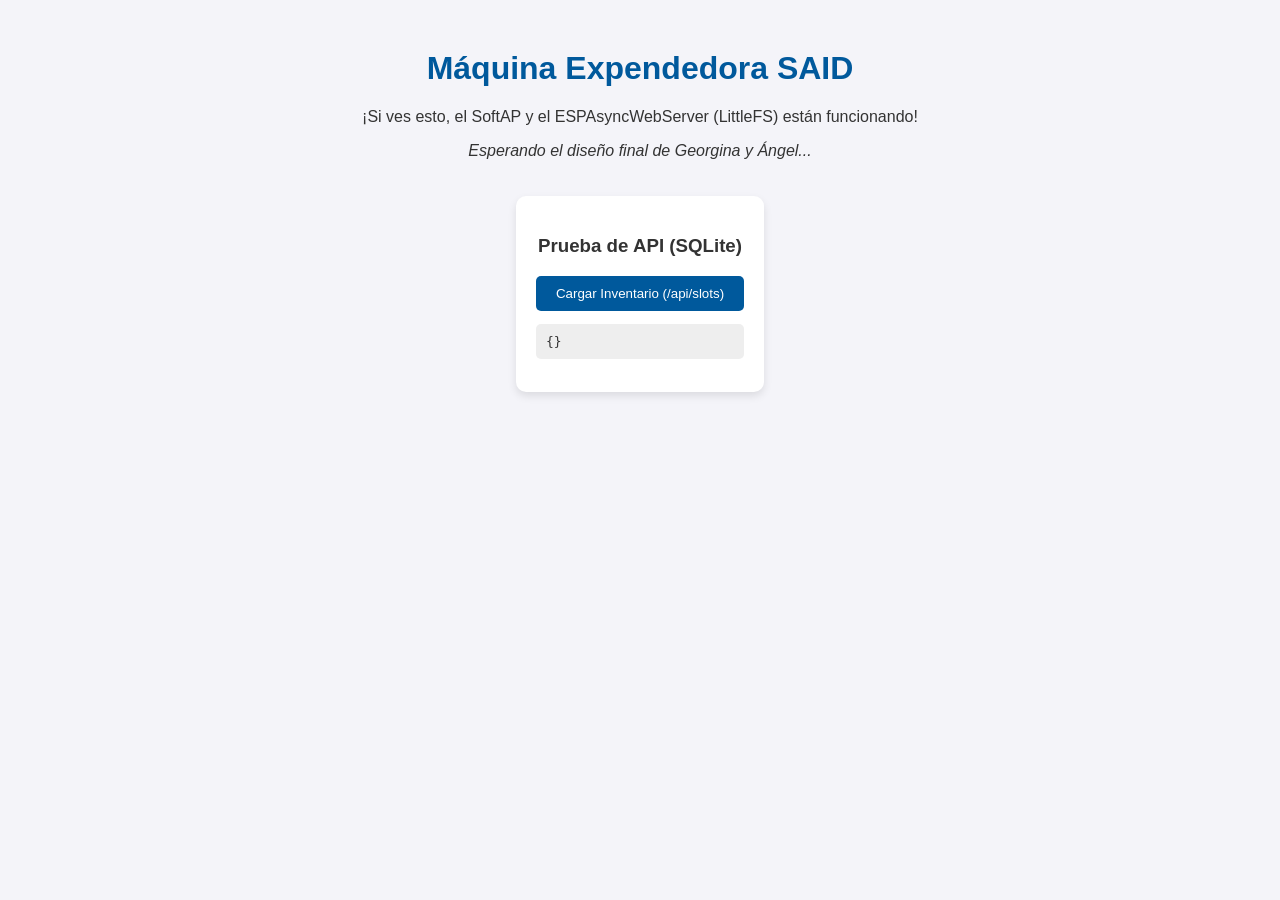
==== data/www/index.html @ 34a7c6d5 "feat: implementar SoftAP y Servidor HTTP asincrono" ====
<!DOCTYPE html>
<html lang="es">
<head>
    <meta charset="UTF-8">
    <meta name="viewport" content="width=device-width, initial-scale=1.0">
    <title>SAID Vending Machine - Test</title>
    <style>
        body {
            font-family: Arial, sans-serif;
            text-align: center;
            margin-top: 50px;
            background-color: #f4f4f9;
            color: #333;
        }
        h1 { color: #00599C; }
        .card {
            background: white;
            padding: 20px;
            border-radius: 10px;
            box-shadow: 0 4px 8px rgba(0,0,0,0.1);
            display: inline-block;
            margin: 20px;
        }
        button {
            padding: 10px 20px;
            background-color: #00599C;
            color: white;
            border: none;
            border-radius: 5px;
            cursor: pointer;
        }
        button:hover { background-color: #003B57; }
        pre { text-align: left; background: #eee; padding: 10px; border-radius: 5px;}
    </style>
</head>
<body>
    <h1>Máquina Expendedora SAID</h1>
    <p>¡Si ves esto, el SoftAP y el ESPAsyncWebServer (LittleFS) están funcionando!</p>
    <p><i>Esperando el diseño final de Georgina y Ángel...</i></p>

    <div class="card">
        <h3>Prueba de API (SQLite)</h3>
        <button onclick="testAPI()">Cargar Inventario (/api/slots)</button>
        <pre id="output">{}</pre>
    </div>

    <script>
        function testAPI() {
            document.getElementById('output').innerText = "Cargando...";
            fetch('/api/slots')
                .then(response => response.json())
                .then(data => {
                    document.getElementById('output').innerText = JSON.stringify(data, null, 2);
                })
                .catch(error => {
                    document.getElementById('output').innerText = "Error: " + error;
                });
        }
    </script>
</body>
</html>
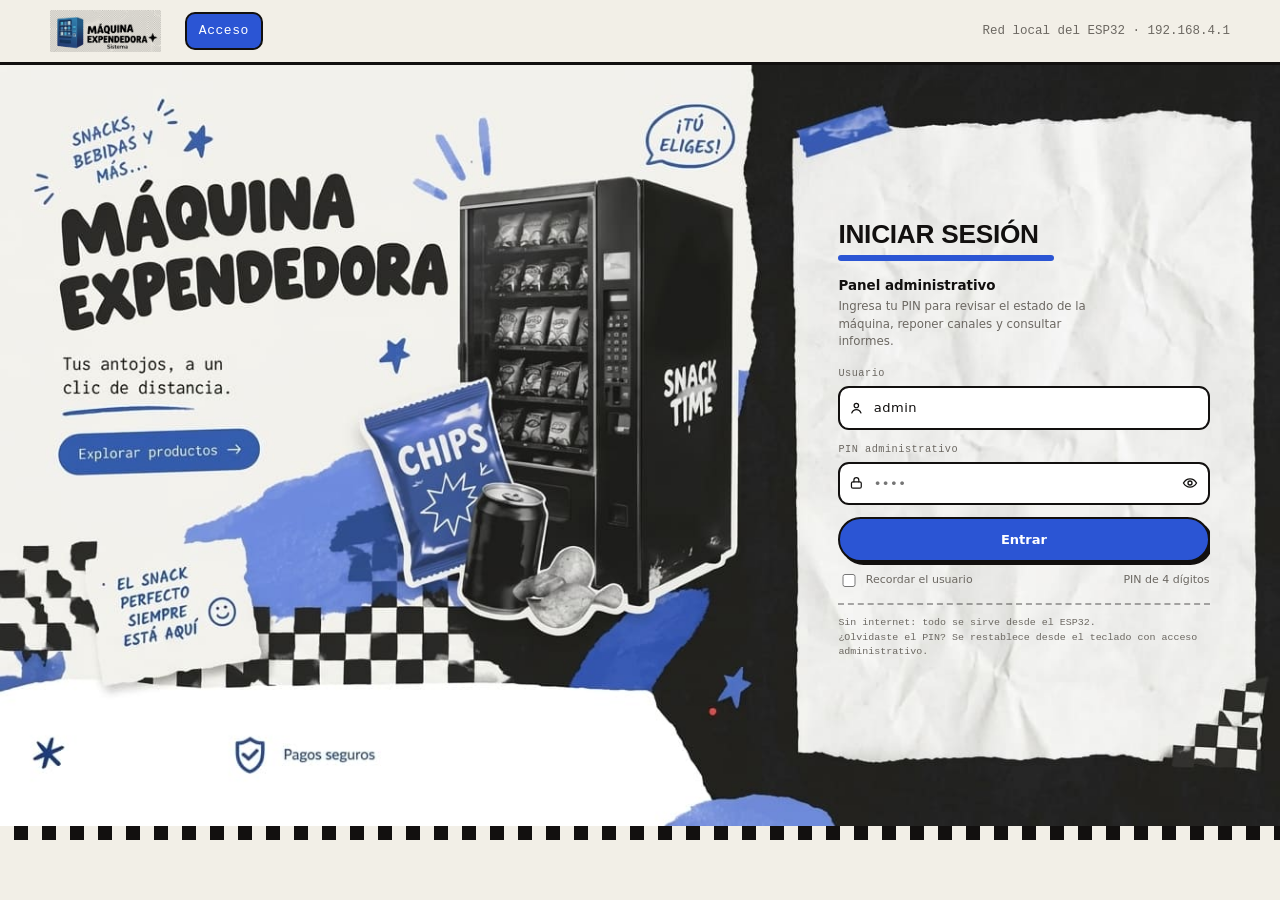
==== commit abb7faf6: "build: actualizar interfaz web minificada" ====
--- a/data/www/index.html
+++ b/data/www/index.html
@@ -1,61 +1 @@
-<!DOCTYPE html>
-<html lang="es">
-<head>
-    <meta charset="UTF-8">
-    <meta name="viewport" content="width=device-width, initial-scale=1.0">
-    <title>SAID Vending Machine - Test</title>
-    <style>
-        body {
-            font-family: Arial, sans-serif;
-            text-align: center;
-            margin-top: 50px;
-            background-color: #f4f4f9;
-            color: #333;
-        }
-        h1 { color: #00599C; }
-        .card {
-            background: white;
-            padding: 20px;
-            border-radius: 10px;
-            box-shadow: 0 4px 8px rgba(0,0,0,0.1);
-            display: inline-block;
-            margin: 20px;
-        }
-        button {
-            padding: 10px 20px;
-            background-color: #00599C;
-            color: white;
-            border: none;
-            border-radius: 5px;
-            cursor: pointer;
-        }
-        button:hover { background-color: #003B57; }
-        pre { text-align: left; background: #eee; padding: 10px; border-radius: 5px;}
-    </style>
-</head>
-<body>
-    <h1>Máquina Expendedora SAID</h1>
-    <p>¡Si ves esto, el SoftAP y el ESPAsyncWebServer (LittleFS) están funcionando!</p>
-    <p><i>Esperando el diseño final de Georgina y Ángel...</i></p>
-
-    <div class="card">
-        <h3>Prueba de API (SQLite)</h3>
-        <button onclick="testAPI()">Cargar Inventario (/api/slots)</button>
-        <pre id="output">{}</pre>
-    </div>
-
-    <script>
-        function testAPI() {
-            document.getElementById('output').innerText = "Cargando...";
-            fetch('/api/slots')
-                .then(response => response.json())
-                .then(data => {
-                    document.getElementById('output').innerText = JSON.stringify(data, null, 2);
-                })
-                .catch(error => {
-                    document.getElementById('output').innerText = "Error: " + error;
-                });
-        }
-    </script>
-</body>
-</html>
+<!DOCTYPE html><html lang="es"><head><meta charset="UTF-8"><meta name="viewport" content="width=device-width,initial-scale=1"><title>Iniciar sesión · Máquina Expendedora SAID</title><link rel="stylesheet" href="assets/css/estilos.css"><link rel="stylesheet" href="assets/css/login.css"></head><body class="login"><header class="barra"><div class="contenedor barra__fila"><a class="barra__logo" href="index.html"><img src="assets/img/logo.jpeg" alt="Máquina Expendedora SAID"></a><nav class="barra__nav" aria-label="Secciones"><a href="index.html" aria-current="page">Acceso</a></nav><div class="barra__sesion" style="font-size:12.5px;color:#6c6862">Red local del ESP32 · 192.168.4.1</div></div></header><main class="escena"><section class="escena__hoja acceso" aria-labelledby="tituloAcceso"><h1 class="acceso__titulo" id="tituloAcceso">Iniciar sesión</h1><div class="acceso__raya"></div><p class="acceso__bienvenida">Panel administrativo</p><p class="acceso__texto">Ingresa tu PIN para revisar el estado de la máquina, reponer canales y consultar informes.</p><div data-aviso class="oculto"></div><form id="formAcceso" novalidate><div class="campo"><label for="usuario">Usuario</label> <span class="caja-campo"><svg class="icono" width="18" height="18" viewBox="0 0 24 24" fill="none" stroke="currentColor" stroke-width="2" stroke-linecap="round" aria-hidden="true"><circle cx="12" cy="8" r="3.6"/><path d="M4.5 20c1.4-3.6 4.1-5.4 7.5-5.4S18.1 16.4 19.5 20"/></svg> <input id="usuario" name="usuario" value="admin" autocomplete="username" spellcheck="false"></span></div><div class="campo"><label for="pin">PIN administrativo</label> <span class="caja-campo"><svg class="icono" width="18" height="18" viewBox="0 0 24 24" fill="none" stroke="currentColor" stroke-width="2" stroke-linecap="round" aria-hidden="true"><rect x="4" y="10" width="16" height="10.5" rx="2.5"/><path d="M8 10V7.2a4 4 0 0 1 8 0V10"/></svg> <input id="pin" name="pin" type="password" inputmode="numeric" placeholder="&#8226;&#8226;&#8226;&#8226;" autocomplete="current-password" maxlength="12" required> <button class="ojo" type="button" id="verPin" aria-label="Mostrar u ocultar el PIN"><svg width="20" height="20" viewBox="0 0 24 24" fill="none" stroke="currentColor" stroke-width="2" stroke-linecap="round"><path d="M2.2 12S5.8 5.8 12 5.8 21.8 12 21.8 12 18.2 18.2 12 18.2 2.2 12 2.2 12Z"/><circle cx="12" cy="12" r="3"/></svg></button></span></div><button class="btn btn--bloque" type="submit" id="btnEntrar">Entrar</button><div class="acceso__fila"><label for="recordar"><input type="checkbox" id="recordar"> Recordar el usuario</label> <span style="color:#6c6862">PIN de 4 dígitos</span></div></form><p class="acceso__ayuda">Sin internet: todo se sirve desde el ESP32.<br>¿Olvidaste el PIN? Se restablece desde el teclado con acceso administrativo.</p></section></main><div class="cuadros" aria-hidden="true"></div></script><script src="assets/js/api.js"></script><script src="assets/js/ui.js"></script><script src="assets/js/login.js"></script></body></html>
--- a/data/www/assets/css/estilos.css
+++ b/data/www/assets/css/estilos.css
@@ -0,0 +1 @@
+:root{--tinta:#12100f;--papel:#f2efe7;--papel-hoja:#fcfbf7;--azul:#2b55d4;--azul-fuerte:#1d3fae;--azul-suave:#dfe6fb;--gris:#6c6862;--linea:#12100f;--ok:#1f7a4d;--alerta:#b3541e;--error:#b3231e;--radio:14px;--sombra:5px 5px 0 var(--tinta);--display:"Arial Black","Segoe UI Black",Impact,"Helvetica Neue",Arial,sans-serif;--texto:"Segoe UI",system-ui,-apple-system,Roboto,Arial,sans-serif;--mono:ui-monospace,"Consolas","Courier New",monospace}*{box-sizing:border-box}body,html{margin:0;padding:0}body{background:var(--papel);color:var(--tinta);font-family:var(--texto);font-size:16px;line-height:1.5;-webkit-font-smoothing:antialiased}img{max-width:100%;display:block}a{color:var(--azul-fuerte)}button{font-family:inherit}:focus-visible{outline:3px solid var(--azul);outline-offset:2px}.contenedor{width:min(1180px,94vw);margin:0 auto}.oculto{display:none!important}.solo-lectores{position:absolute;width:1px;height:1px;overflow:hidden;clip:rect(0 0 0 0);white-space:nowrap}.cuadros{height:14px;background-image:conic-gradient(var(--tinta) 25%,transparent 0 50%,var(--tinta) 0 75%,transparent 0);background-size:28px 28px;background-position:0 0}.barra{background:var(--papel);border-bottom:3px solid var(--tinta);position:sticky;top:0;z-index:20}.barra__fila{display:flex;align-items:center;gap:18px;padding:10px 0;flex-wrap:wrap}.barra__logo img{height:42px;width:auto;mix-blend-mode:multiply}.barra__nav{display:flex;gap:6px;flex-wrap:wrap;margin-left:6px}.barra__nav a{font-family:var(--mono);font-size:13px;letter-spacing:.04em;text-decoration:none;color:var(--tinta);padding:7px 12px;border:2px solid transparent;border-radius:10px}.barra__nav a:hover{border-color:var(--tinta);background:#fff}.barra__nav a[aria-current=page]{background:var(--azul);color:#fff;border-color:var(--tinta)}.barra__sesion{margin-left:auto;display:flex;align-items:center;gap:10px;font-family:var(--mono);font-size:13px}.punto-sesion{width:9px;height:9px;border-radius:50%;background:var(--ok);display:inline-block;margin-right:6px}.cabecera{padding:26px 0 6px}.cabecera h1{font-family:var(--display);font-size:clamp(28px,4vw,44px);letter-spacing:-.02em;line-height:1;margin:0 0 6px;text-transform:uppercase}.cabecera p{margin:0;max-width:62ch;color:var(--gris)}.subrayado{height:6px;width:120px;background:var(--azul);border-radius:6px;margin:10px 0 0}.banner{border:3px solid var(--tinta);border-radius:var(--radio);overflow:hidden;margin:18px 0 6px;box-shadow:var(--sombra)}.banner img{width:100%;height:auto}.hoja{background:var(--papel-hoja);border:3px solid var(--tinta);border-radius:var(--radio);box-shadow:var(--sombra);padding:20px;position:relative}.hoja h2{font-family:var(--display);text-transform:uppercase;font-size:19px;letter-spacing:-.01em;margin:0 0 4px}.hoja__nota{margin:0 0 16px;color:var(--gris);font-size:14px}.rejilla{display:grid;gap:18px}.rejilla--4{grid-template-columns:repeat(4,1fr)}.rejilla--3{grid-template-columns:repeat(3,1fr)}.rejilla--2{grid-template-columns:repeat(2,1fr)}.seccion{padding:18px 0 34px}.estado{display:flex;flex-direction:column;gap:6px}.estado__rotulo{font-family:var(--mono);font-size:12px;letter-spacing:.06em;color:var(--gris)}.estado__valor{font-family:var(--display);font-size:26px;text-transform:uppercase;line-height:1.05}.estado__pie{font-size:13px;color:var(--gris)}.estado--ok .estado__valor{color:var(--ok)}.estado--aviso .estado__valor{color:var(--alerta)}.estado--malo .estado__valor{color:var(--error)}.canal__cabeza{display:flex;align-items:baseline;gap:10px;justify-content:space-between}.canal__num{font-family:var(--display);font-size:15px;background:var(--azul);color:#fff;border:2px solid var(--tinta);border-radius:8px;padding:2px 9px}.canal__producto{font-family:var(--display);font-size:22px;margin:10px 0 2px;text-transform:uppercase}.canal__precio{font-family:var(--mono);font-size:18px}.barra-stock{height:12px;background:var(--azul-suave);border:2px solid var(--tinta);border-radius:8px;overflow:hidden;margin:12px 0 6px}.barra-stock span{display:block;height:100%;background:var(--azul)}.canal__stock{font-family:var(--mono);font-size:13px;color:var(--gris)}.btn{display:inline-flex;align-items:center;justify-content:center;gap:8px;background:var(--azul);color:#fff;border:2px solid var(--tinta);border-radius:999px;padding:11px 20px;font-size:15px;font-weight:600;cursor:pointer;box-shadow:3px 3px 0 var(--tinta);transition:transform .08s,box-shadow .08s}.btn:hover{background:var(--azul-fuerte)}.btn:active{transform:translate(3px,3px);box-shadow:0 0 0 var(--tinta)}.btn[disabled]{opacity:.45;cursor:not-allowed;box-shadow:none}.btn--claro{background:#fff;color:var(--tinta)}.btn--claro:hover{background:var(--azul-suave)}.btn--peligro{background:var(--error)}.btn--bloque{width:100%}.btn--chico{padding:7px 14px;font-size:13px;box-shadow:2px 2px 0 var(--tinta)}.acciones{display:flex;gap:12px;flex-wrap:wrap;margin-top:14px}.campo{margin-bottom:14px}.campo label{display:block;font-family:var(--mono);font-size:12px;letter-spacing:.05em;margin-bottom:6px;color:var(--gris)}.campo input,.campo select{width:100%;border:2px solid var(--tinta);border-radius:12px;background:#fff;padding:12px 14px;font-size:16px;font-family:var(--texto);color:var(--tinta)}.campo input:focus,.campo select:focus{outline:3px solid var(--azul);outline-offset:1px}.campo .ayuda{font-size:12.5px;color:var(--gris);margin-top:6px}.campo--error input{border-color:var(--error)}.aviso{border:2px solid var(--tinta);border-left-width:10px;border-radius:12px;background:#fff;padding:12px 14px;margin:0 0 16px;font-size:14.5px}.aviso__titulo{font-weight:700;margin:0 0 2px}.aviso__meta{font-family:var(--mono);font-size:12px;color:var(--gris);margin-top:6px}.aviso--error{border-left-color:var(--error)}.aviso--ok{border-left-color:var(--ok)}.aviso--info{border-left-color:var(--azul)}.aviso--ocupado{border-left-color:var(--alerta)}.etq{display:inline-block;font-family:var(--mono);font-size:11.5px;letter-spacing:.05em;border:2px solid var(--tinta);border-radius:999px;padding:2px 10px;background:#fff;white-space:nowrap}.etq--venta{background:var(--azul);color:#fff}.etq--recarga{background:var(--azul-suave)}.etq--reposicion{background:#fff}.etq--falla{background:#f6d7cf}.etq--sinfecha{background:#f4e6c3}.etq--activa{background:#d7efdf}.etq--inactiva{background:#eceae4;color:var(--gris)}.tabla-caja{overflow-x:auto;border:2px solid var(--tinta);border-radius:12px;background:#fff}table.tabla{width:100%;border-collapse:collapse;min-width:620px}.tabla th{text-align:left;font-family:var(--mono);font-size:12px;letter-spacing:.06em;background:var(--papel);border-bottom:2px solid var(--tinta);padding:11px 14px;color:var(--gris)}.tabla td{padding:11px 14px;border-bottom:1px solid #e3e0d8;font-size:14.5px;vertical-align:middle}.tabla tbody tr:last-child td{border-bottom:none}.tabla .num{font-family:var(--mono);text-align:right;white-space:nowrap}.vacio{padding:34px 16px;text-align:center;color:var(--gris)}.paginacion{display:flex;gap:8px;flex-wrap:wrap;align-items:center;margin-top:16px}.paginacion button{min-width:40px;height:40px;border:2px solid var(--tinta);border-radius:10px;background:#fff;font-family:var(--mono);font-size:14px;cursor:pointer}.paginacion button:hover{background:var(--azul-suave)}.paginacion button[aria-current=true]{background:var(--azul);color:#fff}.paginacion button[disabled]{opacity:.4;cursor:not-allowed}.paginacion__info{margin-left:auto;font-family:var(--mono);font-size:13px;color:var(--gris)}.filtros{display:flex;gap:12px;flex-wrap:wrap;align-items:flex-end;margin-bottom:16px}.filtros .campo{margin-bottom:0;min-width:180px}.modal{position:fixed;inset:0;background:rgba(18,16,15,.55);display:flex;align-items:center;justify-content:center;padding:18px;z-index:40}.modal__caja{background:var(--papel-hoja);border:3px solid var(--tinta);border-radius:var(--radio);box-shadow:8px 8px 0 var(--tinta);width:min(480px,100%);max-height:92vh;overflow:auto;padding:22px}.modal__caja h3{font-family:var(--display);text-transform:uppercase;font-size:20px;margin:0 0 4px}.modal__nota{color:var(--gris);font-size:14px;margin:0 0 16px}.resumen{background:var(--papel);border:2px dashed var(--tinta);border-radius:12px;padding:12px 14px;font-family:var(--mono);font-size:13px;margin:4px 0 14px}.resumen div{display:flex;justify-content:space-between;gap:12px;padding:2px 0}.pie{border-top:3px solid var(--tinta);margin-top:30px;padding:16px 0 30px;font-family:var(--mono);font-size:12.5px;color:var(--gris)}@media (max-width:1000px){.rejilla--3,.rejilla--4{grid-template-columns:repeat(2,1fr)}}@media (max-width:640px){.rejilla--2,.rejilla--3,.rejilla--4{grid-template-columns:1fr}.barra__sesion{margin-left:0;width:100%;order:3}.cabecera h1{font-size:30px}}@media (prefers-reduced-motion:reduce){*{transition:none!important;animation:none!important}}
--- a/data/www/assets/css/login.css
+++ b/data/www/assets/css/login.css
@@ -0,0 +1 @@
+body.login{background:var(--papel)}.escena{position:relative;width:100%;max-width:1440px;margin:0 auto;height:0;padding-bottom:59.45%;background-image:url("../img/background_login.jpeg");background-size:100% 100%;background-repeat:no-repeat;background-position:center}.escena__hoja{position:absolute;left:65.5%;width:29%;top:13.5%;bottom:13.5%;display:flex;flex-direction:column;justify-content:center;overflow:auto}.acceso__titulo{font-family:var(--display);text-transform:uppercase;font-size:30px;font-size:clamp(17px,2.05vw,30px);letter-spacing:-.01em;margin:0;line-height:1}.acceso__raya{height:6px;height:clamp(3px,.42vw,6px);width:58%;background:var(--azul);border-radius:6px;margin:9px 0 18px;margin:clamp(5px,.6vw,9px) 0 clamp(10px,1.2vw,18px)}.acceso__bienvenida{font-size:16px;font-size:clamp(11px,1.05vw,16px);font-weight:700;margin:0 0 2px}.acceso__texto{font-size:14px;font-size:clamp(10px,.92vw,14px);color:var(--gris);margin:0 0 18px;margin:0 0 clamp(10px,1.2vw,18px);max-width:34ch}.acceso .campo{margin-bottom:clamp(8px,.95vw,14px)}.acceso .campo label{font-size:clamp(9px,.8vw,12px);margin-bottom:clamp(3px,.35vw,6px)}.acceso .campo input{padding:14px 44px 14px 40px;padding:clamp(8px,.95vw,14px) clamp(34px,2.9vw,44px) clamp(8px,.95vw,14px) clamp(30px,2.6vw,40px);font-size:16px;font-size:clamp(11px,1.02vw,16px);border-radius:12px;border-radius:clamp(8px,.85vw,12px);letter-spacing:.04em}.acceso .btn{padding:14px 22px;padding:clamp(8px,1vw,14px) clamp(14px,1.4vw,22px);font-size:16px;font-size:clamp(11px,1.02vw,16px)}.caja-campo{position:relative;display:block}.caja-campo .icono{position:absolute;left:13px;left:clamp(9px,.85vw,13px);top:50%;transform:translateY(-50%);width:18px;width:clamp(13px,1.15vw,18px);height:auto;pointer-events:none;color:var(--tinta)}.ojo{position:absolute;right:10px;right:clamp(6px,.6vw,10px);top:50%;transform:translateY(-50%);background:0 0;border:none;cursor:pointer;padding:4px;color:var(--tinta);line-height:0}.ojo svg{width:clamp(14px,1.25vw,20px);height:auto;display:block}.acceso__fila{display:flex;align-items:center;justify-content:space-between;gap:10px;font-size:13px;font-size:clamp(9px,.86vw,13px);margin-top:11px;margin-top:clamp(6px,.7vw,11px)}.acceso__fila label{display:flex;align-items:center;gap:7px;color:var(--gris)}.acceso__fila input[type=checkbox]{width:16px;height:16px;width:clamp(12px,1.05vw,16px);height:clamp(12px,1.05vw,16px);accent-color:var(--azul)}.acceso__ayuda{margin-top:16px;margin-top:clamp(9px,1vw,16px);padding-top:14px;padding-top:clamp(8px,.9vw,14px);border-top:2px dashed rgba(18,16,15,.35);font-family:var(--mono);font-size:12px;font-size:clamp(8.5px,.78vw,12px);color:var(--gris);line-height:1.45}.acceso .aviso{padding:12px 14px;padding:clamp(7px,.8vw,12px) clamp(9px,.9vw,14px);font-size:14px;font-size:clamp(9.5px,.86vw,14px);margin-bottom:14px;margin-bottom:clamp(8px,.9vw,14px);border-radius:12px;border-radius:clamp(8px,.8vw,12px)}.acceso .aviso__meta{font-size:clamp(8px,.72vw,11px)}@media (max-width:860px){.escena{height:auto;background-size:cover;background-position:18% center;padding:16px;min-height:auto}.escena::before{content:"";display:block;height:38vw;max-height:230px}.escena__hoja{position:static;width:100%;background:var(--papel-hoja);border:3px solid var(--tinta);border-radius:var(--radio);box-shadow:var(--sombra);padding:22px;overflow:visible}.acceso__titulo{font-size:26px}.acceso__bienvenida,.acceso__texto{font-size:14px}.acceso .campo label{font-size:12px}.acceso .campo input{font-size:16px;padding:12px 44px 12px 40px}.acceso .caja-campo .icono{width:18px;left:13px}.acceso .btn{font-size:16px;padding:13px 20px}.acceso__fila{font-size:13px}.acceso__ayuda{font-size:12px}}
